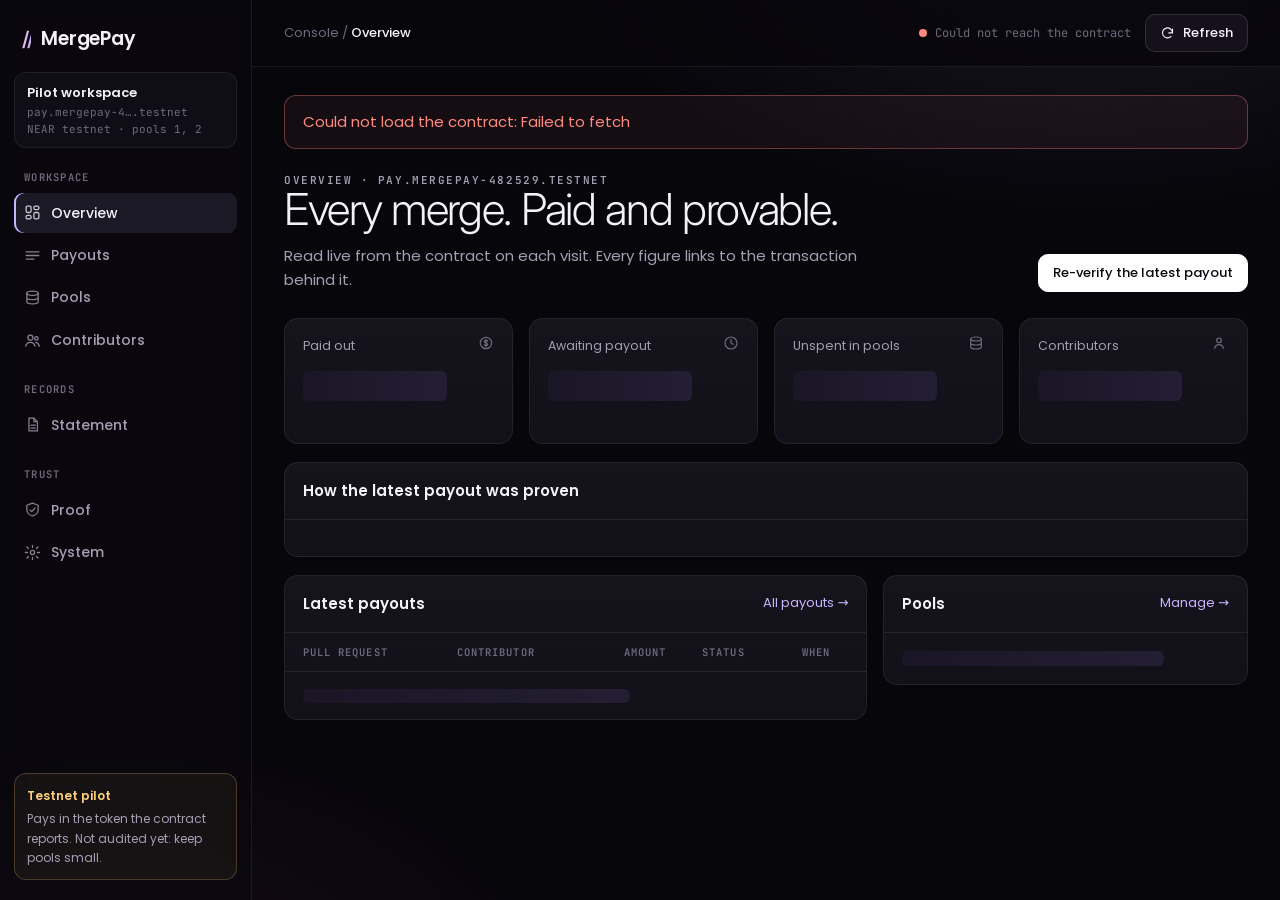
==== docs/console.html @ 6def6350 "feat: operator console with in-browser proof of every payout Overview, Payouts, Proof, Pools, Contri" ====
<!doctype html>
<html lang="en">
<head>
<meta charset="utf-8">
<meta name="viewport" content="width=device-width, initial-scale=1">
<title>Overview · MergePay</title>
<meta name="description" content="MergePay console: every payout for merged pull requests, read live from the NEAR contract.">
<link rel="icon" href="data:image/svg+xml,%3Csvg xmlns='http://www.w3.org/2000/svg' viewBox='0 0 32 32'%3E%3Crect width='32' height='32' rx='8' fill='%2307060b'/%3E%3Ctext x='16' y='22' font-family='Arial' font-size='15' font-weight='700' text-anchor='middle' fill='%23c6b6ff'%3E//%3C/text%3E%3C/svg%3E">
<link rel="preconnect" href="https://fonts.googleapis.com">
<link rel="preconnect" href="https://fonts.gstatic.com" crossorigin>
<link href="https://fonts.googleapis.com/css2?family=Inter:opsz,wght@14..32,300..600&family=JetBrains+Mono:wght@400;600&family=Poppins:wght@400;500;600&display=swap" rel="stylesheet">
<link rel="stylesheet" href="site.css">
<link rel="stylesheet" href="console.css">
</head>
<body class="console">
<div class="app">
  <aside class="side" id="side"></aside>
  <div class="main">
    <header class="topbar" id="topbar"></header>
    <main class="page" id="page">
      <div class="page-head">
        <div>
          <p class="eyebrow" id="eyebrow">Overview</p>
          <h1>Every merge. Paid and provable.</h1>
          <p>Read live from the contract on each visit. Every figure links to the transaction behind it.</p>
        </div>
        <a class="btn primary" id="verify-latest" href="proof.html">Re-verify the latest payout</a>
      </div>

      <section class="grid stats" aria-label="Totals">
        <div class="card stat"><div class="k">Paid out <span id="i-paid"></span></div><div class="v" id="s-paid"><span class="sk"></span></div><div class="s" id="s-paid-n">&nbsp;</div></div>
        <div class="card stat"><div class="k">Awaiting payout <span id="i-pending"></span></div><div class="v" id="s-pending"><span class="sk"></span></div><div class="s" id="s-pending-n">&nbsp;</div></div>
        <div class="card stat"><div class="k">Unspent in pools <span id="i-pools"></span></div><div class="v" id="s-pools"><span class="sk"></span></div><div class="s" id="s-pools-n">&nbsp;</div></div>
        <div class="card stat"><div class="k">Contributors <span id="i-people"></span></div><div class="v" id="s-people"><span class="sk"></span></div><div class="s" id="s-people-n">&nbsp;</div></div>
      </section>

      <section class="card" style="margin-bottom:18px" aria-labelledby="pipe-h">
        <div class="card-h"><h2 id="pipe-h">How the latest payout was proven</h2><span class="faint mono" id="pipe-when"></span></div>
        <div class="card-b"><div class="pipeline" id="pipeline"></div></div>
      </section>

      <div class="grid two">
        <section class="card" aria-labelledby="latest-h">
          <div class="card-h"><h2 id="latest-h">Latest payouts</h2><a class="more" href="payouts.html">All payouts →</a></div>
          <div class="table-wrap"><table class="t">
            <thead><tr><th>Pull request</th><th>Contributor</th><th class="num">Amount</th><th>Status</th><th>When</th></tr></thead>
            <tbody id="latest"><tr><td colspan="5"><span class="sk" style="width:60%"></span></td></tr></tbody>
          </table></div>
        </section>
        <section class="card" aria-labelledby="pools-h">
          <div class="card-h"><h2 id="pools-h">Pools</h2><a class="more" href="pools.html">Manage →</a></div>
          <div class="card-b grid" id="pools"><span class="sk" style="width:80%"></span></div>
        </section>
      </div>
    </main>
  </div>
</div>
<script type="module">
import { mount } from './shell.mjs';
import { h, $, amount, short, status, ext, avatar, icon } from './ui.mjs';
import { ago } from './model.mjs';
import { decode } from './token.mjs';

const { cfg, data } = mount('overview', 'Overview');
$('eyebrow').textContent = `Overview · ${cfg.contract}`;
for (const [id, name] of [['i-paid', 'coin'], ['i-pending', 'clock'], ['i-pools', 'pools'], ['i-people', 'users']]) $(id).append(icon(name));

const d = await data;
const { tok, model, names, live, gas, calls } = d;
const { totals, awards, pools, contributors } = model;
const login = (id) => names.users[id] ?? `GitHub user ${id}`;
const repoOf = (poolId) => names.repos[pools.find((p) => p.id === poolId)?.terms?.repo_id] ?? null;
const proofHref = (a) => `proof.html?award=${a.pool}:${a.pr}${cfg.pools.length && location.search.includes('pools') ? `&pools=${cfg.pools}` : ''}`;

// totals
const unspent = Object.values(live).reduce((s, p) => s + BigInt(p?.balance ?? 0), 0n).toString();
const refunded = awards.filter((a) => a.status === 'Refunded').length;
$('s-paid').replaceChildren(amount(totals.paid, tok));
$('s-paid-n').textContent = `${totals.paidCount} pull request${totals.paidCount === 1 ? '' : 's'} paid`;
$('s-pending').replaceChildren(amount(totals.pending, tok));
$('s-pending-n').textContent = `${totals.awards - totals.paidCount - refunded} waiting for a linked account`;
$('s-pools').replaceChildren(amount(unspent, tok));
$('s-pools-n').textContent = `${pools.length} pool${pools.length === 1 ? '' : 's'} · funded ${amount(totals.funded, tok).textContent}`;
$('s-people').textContent = totals.contributors;
$('s-people-n').textContent = `${contributors.filter((c) => c.link).length} linked to a NEAR account`;

// pipeline, from the most recent paid award
const latest = awards.find((a) => a.status === 'Paid') ?? awards[0];
if (!latest) {
  $('pipeline').replaceChildren(h('p', { class: 'muted' }, 'No payouts yet. The first merged pull request with a pay label will appear here.'));
  $('verify-latest').remove();
} else {
  const token = decode(calls[latest.awardTx]?.jwt);
  const claims = token?.claims ?? {};
  const repo = repoOf(latest.pool) ?? claims.repository;
  const label = names.labels[latest.key];
  $('verify-latest').href = proofHref(latest);
  $('pipe-when').textContent = ago(latest.payoutTs ?? latest.awardTs);
  const step = (ico, title, text, fact, done = true) => h('div', { class: `step${done ? ' done' : ''}` },
    h('div', { class: 'ico' }, icon(ico)), h('h3', {}, title), h('p', {}, text), fact);
  $('pipeline').replaceChildren(
    step('merge', 'Merged with a pay label', 'The pull request was merged in the pool\'s repository.',
      repo ? ext(`https://github.com/${repo}/pull/${latest.pr}`, `PR #${latest.pr}${label ? ` · ${label}` : ''}`, 'fact link') : h('span', { class: 'fact' }, `PR #${latest.pr}`)),
    step('key', 'GitHub signed a token', 'It names the pull request, its author and the amount, signed with GitHub\'s RS256 key.',
      claims.run_id && repo ? ext(`https://github.com/${repo}/actions/runs/${claims.run_id}`, `run ${claims.run_id} · key ${short(token.header.kid, 6, 4)}`, 'fact link') : h('span', { class: 'fact' }, '—')),
    step('check', 'The contract checked it', 'Signature, issuer, repository, pinned workflow, cap and pool balance, all on-chain.',
      ext(cfg.txUrl(latest.awardTx), `${(gas[latest.awardTx] / 1e12).toFixed(1)} TGas · ${short(latest.awardTx, 6, 4)}`, 'fact link')),
    step('coin', latest.status === 'Paid' ? 'The author was paid' : 'Waiting for the author', latest.status === 'Paid'
      ? 'Tokens went to the NEAR account the author linked with their own GitHub-signed token.'
      : 'The award is held until the author links a NEAR account.',
      latest.payoutTx ? ext(cfg.txUrl(latest.payoutTx), `${amount(latest.amount, tok).textContent} → ${short(latest.account, 10, 8)}`, 'fact link') : h('span', { class: 'fact' }, amount(latest.amount, tok)),
      latest.status === 'Paid'),
  );
}

// latest payouts
$('latest').replaceChildren(...(awards.length ? awards.slice(0, 6).map((a) => h('tr', { class: 'click', onclick: () => { location.href = proofHref(a); } },
  h('td', {}, h('a', { class: 'link', href: proofHref(a) }, `${repoOf(a.pool)?.split('/')[1] ?? `pool ${a.pool}`} #${a.pr}`)),
  h('td', {}, h('div', { class: 'who' }, avatar(a.githubId), login(a.githubId))),
  h('td', { class: 'num' }, amount(a.amount, tok)),
  h('td', {}, status(a.status)),
  h('td', { class: 'faint' }, ago(a.payoutTs ?? a.awardTs)),
)) : [h('tr', {}, h('td', { colspan: 5, class: 'empty' }, 'No awards yet.'))]));

// pools
$('pools').replaceChildren(...(pools.length ? pools.map((p) => {
  const balance = BigInt(live[p.id]?.balance ?? 0);
  const funded = BigInt(p.funded);
  const used = funded > 0n ? Number(((funded - balance) * 1000n) / funded) / 10 : 0;
  return h('a', { href: 'pools.html', style: 'text-decoration:none;color:inherit;display:block' },
    h('div', { style: 'display:flex;justify-content:space-between;gap:12px;margin-bottom:8px' },
      h('b', { style: 'font-weight:600' }, `Pool ${p.id}`), h('span', { class: 'faint mono' }, names.repos[p.terms?.repo_id] ?? `repo ${p.terms?.repo_id}`)),
    h('div', { class: 'bar' }, h('i', { class: 'a', style: `width:${used}%` }), h('i', { class: 'u', style: `width:${100 - used}%` })),
    h('div', { class: 'legend' }, h('span', { style: '--c:var(--lilac)' }, `${p.awards} awarded`), h('span', { style: '--c:rgb(123 224 174 / 0.75)' }, `${amount(balance.toString(), tok).textContent} unspent`)));
}) : [h('p', { class: 'muted' }, 'No pools funded yet.')]));
</script>
</body>
</html>
---- docs/site.css ----
/* Shared look for every MergePay page: black night, glass, gradient display type. */
:root {
  --night: #07060b;
  --ink: #f4f2f8;
  --muted: #a49fb3;
  --faint: #6f6a7e;
  --glass: rgb(255 255 255 / 0.06);
  --glass-strong: rgb(255 255 255 / 0.1);
  --glass-line: rgb(255 255 255 / 0.14);
  --pink: #f5b8de;
  --lilac: #c6b6ff;
  --magenta: #e03fd0;
  --blue: #3d4dff;
  --red: #ff3355;
  --paid: #7be0ae;
  --pending: #ffd27a;
  --funded: #9fb6ff;
  --refunded: #d6b8ff;
  --error: #ff8a80;
  --display: "Inter", system-ui, sans-serif;
  --body: "Poppins", system-ui, sans-serif;
  --ease: cubic-bezier(0.16, 1, 0.3, 1);
  color-scheme: dark;
}

* { box-sizing: border-box; }
html { background: var(--night); }
/* only html paints the night: a body background would cover fixed layers with a negative z-index */
body { margin: 0; color: var(--ink); font: 400 15px/1.6 var(--body); -webkit-font-smoothing: antialiased; }
a { color: inherit; }
:focus-visible { outline: 2px solid var(--lilac); outline-offset: 3px; border-radius: 6px; }

/* ---- Nav ---- */
.nav { position: relative; z-index: 5; display: flex; align-items: center; gap: 28px; padding: 22px clamp(16px, 4vw, 48px); }
.brand { display: flex; align-items: center; gap: 10px; font-weight: 600; font-size: 19px; letter-spacing: -0.01em; text-decoration: none; }
.brand-mark { font: 600 20px/1 var(--display); letter-spacing: -0.12em; background: linear-gradient(90deg, var(--pink), var(--lilac)); -webkit-background-clip: text; background-clip: text; color: transparent; }
.nav-links { display: flex; gap: 6px; list-style: none; margin: 0 auto; padding: 0; }
.nav-links a { display: flex; align-items: center; gap: 8px; padding: 8px 14px; border-radius: 999px; color: var(--muted); font-size: 14px; font-weight: 500; text-decoration: none; transition: color 0.2s, background 0.2s; }
.nav-links a:hover { color: var(--ink); background: var(--glass); }
.nav-links a[aria-current="page"] { color: var(--ink); }

.nav-end { display: flex; align-items: center; gap: 10px; }
.chip-net { display: flex; align-items: center; gap: 7px; padding: 7px 12px; color: var(--muted); font-size: 13px; font-weight: 500; }
.chip-net svg { width: 15px; height: 15px; }

/* ---- Buttons and glass ---- */
.pill { display: inline-flex; align-items: center; gap: 8px; padding: 10px 20px; border-radius: 999px; font: 500 14px/1 var(--body); text-decoration: none; cursor: pointer; border: 1px solid transparent; transition: transform 0.2s var(--ease), background 0.2s, box-shadow 0.2s; }
.pill:active { transform: scale(0.97); }
.pill-white { background: #fff; color: #0b0a10; }
.pill-white:hover { box-shadow: 0 0 0 4px rgb(255 255 255 / 0.12), 0 8px 30px rgb(198 182 255 / 0.35); }
.pill-outline { border-color: var(--glass-line); color: var(--ink); background: transparent; }
.pill-outline:hover { background: var(--glass); }
.pill:disabled { opacity: 0.45; cursor: default; box-shadow: none; }
.glass { background: var(--glass); border: 1px solid var(--glass-line); -webkit-backdrop-filter: blur(14px) saturate(140%); backdrop-filter: blur(14px) saturate(140%); }

/* ---- Display type ---- */
.display { font: 300 clamp(36px, 5.2vw, 66px)/1.08 var(--display); font-variation-settings: "opsz" 32; letter-spacing: -0.035em; margin: 0; }
.display .line { display: block; background: linear-gradient(90deg, var(--pink) 0%, #fff 24%, #fff 76%, var(--lilac) 100%); -webkit-background-clip: text; background-clip: text; color: transparent; }

@media (max-width: 960px) {
  .nav-links, .chip-net { display: none; }
  .nav { justify-content: space-between; }
}
@media (max-width: 420px) {
  .nav-end .pill-outline { display: none; }
}

/* the hidden attribute must win over display rules like .tag { display: flex } */
[hidden] { display: none !important; }
---- docs/console.css ----
/* MergePay console: app shell, cards, tables. Builds on the tokens in site.css. */
:root {
  --panel: #0f0d16;
  --panel-2: #14111d;
  --panel-3: #1a1626;
  --hair: rgb(255 255 255 / 0.07);
  --hair-2: rgb(255 255 255 / 0.12);
  --mono: "JetBrains Mono", ui-monospace, "Cascadia Code", Consolas, monospace;
  --radius: 14px;
}

html { background: var(--night); }
body.console { min-height: 100vh; background:
  radial-gradient(900px 500px at 85% -10%, rgb(198 182 255 / 0.10), transparent 60%),
  radial-gradient(700px 420px at 10% 110%, rgb(224 63 208 / 0.07), transparent 60%), var(--night); }

.app { display: grid; grid-template-columns: 252px 1fr; min-height: 100vh; }

/* ---- Sidebar ---- */
.side { position: sticky; top: 0; height: 100vh; display: flex; flex-direction: column; gap: 18px; padding: 20px 14px;
  border-right: 1px solid var(--hair); background: rgb(10 9 15 / 0.7); backdrop-filter: blur(10px); }
.side .brand { padding: 4px 8px 0; }
.workspace { border: 1px solid var(--hair); border-radius: 12px; padding: 10px 12px; background: var(--panel); }
.workspace .ws-name { font-size: 13px; font-weight: 600; }
.workspace .ws-sub { font: 11px/1.5 var(--mono); color: var(--faint); overflow-wrap: anywhere; }
.nav-group { display: flex; flex-direction: column; gap: 2px; }
.nav-group .label { font: 600 10.5px/1 var(--mono); letter-spacing: 0.12em; text-transform: uppercase; color: var(--faint); padding: 6px 10px 8px; }
.nav-item { display: flex; align-items: center; gap: 10px; padding: 9px 10px; border-radius: 9px; color: var(--muted); text-decoration: none;
  font-size: 14px; font-weight: 500; transition: background 0.15s, color 0.15s; }
.nav-item svg { width: 17px; height: 17px; flex: none; opacity: 0.8; }
.nav-item:hover { background: rgb(255 255 255 / 0.04); color: var(--ink); }
.nav-item[aria-current="page"] { background: rgb(198 182 255 / 0.10); color: var(--ink); box-shadow: inset 2px 0 0 var(--lilac); }
.nav-item .count { margin-left: auto; font: 11px var(--mono); color: var(--faint); }
.side-foot { margin-top: auto; border: 1px solid rgb(255 210 122 / 0.22); background: rgb(255 210 122 / 0.05); border-radius: 12px; padding: 12px; font-size: 12px; color: var(--muted); }
.side-foot b { color: var(--pending); font-weight: 600; display: block; margin-bottom: 4px; }

/* ---- Top bar ---- */
.main { min-width: 0; display: flex; flex-direction: column; }
.topbar { position: sticky; top: 0; z-index: 4; display: flex; align-items: center; gap: 14px; padding: 14px 32px;
  border-bottom: 1px solid var(--hair); background: rgb(7 6 11 / 0.75); backdrop-filter: blur(12px); }
.crumbs { font-size: 13px; color: var(--faint); }
.crumbs b { color: var(--ink); font-weight: 500; }
.topbar .spacer { flex: 1; }
.sync { display: flex; align-items: center; gap: 8px; font: 12px var(--mono); color: var(--faint); }
.dot { width: 8px; height: 8px; border-radius: 50%; background: var(--faint); flex: none; }
.dot.ok { background: var(--paid); box-shadow: 0 0 0 3px rgb(123 224 174 / 0.15); }
.dot.busy { background: var(--pending); animation: pulse 1.2s ease-in-out infinite; }
.dot.bad { background: var(--error); }
@keyframes pulse { 50% { opacity: 0.35; } }
.btn { display: inline-flex; align-items: center; gap: 8px; padding: 8px 14px; border-radius: 10px; border: 1px solid var(--hair-2);
  background: var(--panel-2); color: var(--ink); font: 500 13px var(--body); cursor: pointer; text-decoration: none; transition: background 0.15s, border-color 0.15s; }
.btn:hover { background: var(--panel-3); border-color: rgb(255 255 255 / 0.2); }
.btn.primary { background: #fff; color: #0b0a10; border-color: #fff; }
.btn.primary:hover { background: #ece8f7; }
.btn:disabled { opacity: 0.5; cursor: default; }
.btn svg { width: 15px; height: 15px; }

/* ---- Page ---- */
.page { padding: 28px 32px 64px; max-width: 1240px; width: 100%; }
.eyebrow { font: 600 11px/1 var(--mono); letter-spacing: 0.14em; text-transform: uppercase; color: var(--lilac); margin: 0 0 12px; }
.page-head { display: flex; flex-wrap: wrap; align-items: flex-end; justify-content: space-between; gap: 16px; margin-bottom: 26px; }
.page-head h1 { font: 300 clamp(30px, 3.6vw, 44px)/1.08 var(--display); font-variation-settings: "opsz" 32; letter-spacing: -0.03em; margin: 0; }
.page-head p { margin: 10px 0 0; color: var(--muted); max-width: 64ch; }
.grid { display: grid; gap: 16px; }
.grid > * { min-width: 0; } /* let tables and long hashes scroll or wrap instead of widening the page */
.pool-body { grid-template-columns: minmax(0, 1.2fr) minmax(0, 1fr); gap: 28px; }
.grid.stats { grid-template-columns: repeat(4, minmax(0, 1fr)); margin-bottom: 18px; }
.grid.two { grid-template-columns: minmax(0, 1.6fr) minmax(0, 1fr); align-items: start; }
.card { border: 1px solid var(--hair); background: linear-gradient(180deg, rgb(255 255 255 / 0.025), rgb(255 255 255 / 0.01)), var(--panel); border-radius: var(--radius); }
.card-h { display: flex; align-items: center; justify-content: space-between; gap: 12px; padding: 16px 18px; border-bottom: 1px solid var(--hair); }
.card-h h2 { margin: 0; font-size: 15px; font-weight: 600; }
.card-h .more { font-size: 13px; color: var(--lilac); text-decoration: none; }
.card-b { padding: 18px; }
.stat { padding: 16px 18px; }
.stat .k { display: flex; justify-content: space-between; align-items: center; font-size: 12.5px; color: var(--muted); }
.stat .k svg { width: 16px; height: 16px; color: var(--faint); }
.stat .v { margin-top: 10px; font: 300 30px/1.1 var(--display); font-variation-settings: "opsz" 32; letter-spacing: -0.02em; font-variant-numeric: tabular-nums; overflow-wrap: anywhere; }
.stat .v small { font: 500 13px var(--body); color: var(--muted); margin-left: 6px; }
.stat .s { margin-top: 6px; font-size: 12.5px; color: var(--faint); }
.mono { font-family: var(--mono); font-size: 12.5px; }
.muted { color: var(--muted); }
.faint { color: var(--faint); }
a.link { color: var(--ink); text-decoration: underline; text-decoration-color: rgb(255 255 255 / 0.25); text-underline-offset: 3px; }
a.link:hover { text-decoration-color: var(--lilac); }

/* ---- Pipeline ---- */
.pipeline { display: grid; grid-template-columns: repeat(4, minmax(0, 1fr)); gap: 0; position: relative; }
.step { position: relative; padding: 4px 18px 4px 0; }
.step:not(:last-child)::after { content: ""; position: absolute; top: 19px; left: 46px; right: 8px; height: 1px;
  background: linear-gradient(90deg, var(--lilac), rgb(198 182 255 / 0.15)); }
.step .ico { width: 38px; height: 38px; border-radius: 11px; display: grid; place-items: center; background: var(--panel-3); border: 1px solid var(--hair-2); color: var(--lilac); }
.step .ico svg { width: 18px; height: 18px; }
.step.done .ico { color: var(--paid); border-color: rgb(123 224 174 / 0.35); background: rgb(123 224 174 / 0.08); }
.step h3 { margin: 12px 0 4px; font-size: 14px; font-weight: 600; }
.step p { margin: 0; font-size: 12.5px; color: var(--muted); line-height: 1.5; }
.step .fact { display: block; margin-top: 8px; font: 12px var(--mono); color: var(--ink); overflow-wrap: anywhere; }

/* ---- Tables ---- */
.table-wrap { overflow-x: auto; }
table.t { width: 100%; border-collapse: collapse; font-size: 13.5px; }
.t th { text-align: left; font: 600 10.5px var(--mono); letter-spacing: 0.1em; text-transform: uppercase; color: var(--faint); padding: 12px 18px; border-bottom: 1px solid var(--hair); white-space: nowrap; }
.t td { padding: 13px 18px; border-bottom: 1px solid var(--hair); white-space: nowrap; vertical-align: middle; }
.t tr:last-child td { border-bottom: 0; }
.t tbody tr { transition: background 0.12s; }
.t tbody tr.click { cursor: pointer; }
.t tbody tr:hover { background: rgb(255 255 255 / 0.025); }
.t .num { text-align: right; font-variant-numeric: tabular-nums; }
.who { display: flex; align-items: center; gap: 10px; }
.avatar { width: 24px; height: 24px; border-radius: 50%; background: var(--panel-3); flex: none; }
.pill-s { display: inline-flex; align-items: center; gap: 6px; padding: 3px 10px; border-radius: 999px; font-size: 12px; font-weight: 500; border: 1px solid currentColor; }
.pill-s::before { content: ""; width: 6px; height: 6px; border-radius: 50%; background: currentColor; }
.s-Paid { color: var(--paid); background: rgb(123 224 174 / 0.08); }
.s-Pending { color: var(--pending); background: rgb(255 210 122 / 0.08); }
.s-Refunded { color: var(--refunded); background: rgb(214 184 255 / 0.08); }
.s-Funded { color: var(--funded); background: rgb(159 182 255 / 0.08); }
.empty { padding: 36px 18px; text-align: center; color: var(--muted); }
.chips { display: flex; flex-wrap: wrap; gap: 8px; }
.chip { padding: 7px 13px; border-radius: 999px; border: 1px solid var(--hair-2); background: transparent; color: var(--muted); font: 500 13px var(--body); cursor: pointer; }
.chip[aria-pressed="true"] { background: rgb(198 182 255 / 0.12); border-color: rgb(198 182 255 / 0.4); color: var(--ink); }
.chip .n { font: 11px var(--mono); margin-left: 6px; color: var(--faint); }
.field { display: flex; align-items: center; gap: 8px; border: 1px solid var(--hair-2); background: var(--panel); border-radius: 10px; padding: 0 12px; }
.field input { border: 0; outline: 0; background: transparent; color: var(--ink); font: 14px var(--body); padding: 9px 0; width: 100%; min-width: 0; }
.field:focus-within { border-color: var(--lilac); }
.field svg { width: 15px; height: 15px; color: var(--faint); }
.toolbar { display: flex; flex-wrap: wrap; gap: 12px; align-items: center; justify-content: space-between; padding: 14px 18px; border-bottom: 1px solid var(--hair); }

/* ---- Key/value + checks ---- */
dl.kv { display: grid; grid-template-columns: max-content minmax(0, 1fr); gap: 10px 22px; margin: 0; font-size: 13.5px; }
dl.kv dt { color: var(--faint); font: 12px var(--mono); padding-top: 1px; }
dl.kv dd { margin: 0; overflow-wrap: anywhere; }
.checks { list-style: none; margin: 0; padding: 0; display: grid; gap: 10px; }
.checks li { display: grid; grid-template-columns: 20px 1fr; gap: 10px; font-size: 13.5px; }
.checks li::before { content: ""; width: 18px; height: 18px; border-radius: 50%; margin-top: 1px; background: rgb(123 224 174 / 0.12)
  url("data:image/svg+xml,%3Csvg xmlns='http://www.w3.org/2000/svg' viewBox='0 0 24 24' fill='none' stroke='%237be0ae' stroke-width='3'%3E%3Cpath d='M5 12.5l4.5 4.5L19 7.5'/%3E%3C/svg%3E") center/12px no-repeat; }
.checks li.no::before { background: rgb(255 138 128 / 0.12) url("data:image/svg+xml,%3Csvg xmlns='http://www.w3.org/2000/svg' viewBox='0 0 24 24' fill='none' stroke='%23ff8a80' stroke-width='3'%3E%3Cpath d='M6 6l12 12M18 6L6 18'/%3E%3C/svg%3E") center/11px no-repeat; }
.checks li span { color: var(--muted); overflow-wrap: anywhere; }
.checks li > div { min-width: 0; }
.tl > div, .step { min-width: 0; }
.tl .body, .tl .mono { overflow-wrap: anywhere; }
.verdict { display: flex; gap: 14px; align-items: flex-start; padding: 16px 18px; border-radius: 12px; border: 1px solid var(--hair-2); background: var(--panel-2); }
.verdict.ok { border-color: rgb(123 224 174 / 0.35); background: rgb(123 224 174 / 0.06); }
.verdict.bad { border-color: rgb(255 138 128 / 0.35); background: rgb(255 138 128 / 0.06); }
.verdict b { display: block; margin-bottom: 2px; }
.verdict p { margin: 0; font-size: 13px; color: var(--muted); }

/* ---- Bars ---- */
.bar { height: 8px; border-radius: 999px; background: var(--panel-3); overflow: hidden; display: flex; }
.bar i { display: block; height: 100%; }
.bar .a { background: var(--lilac); }
.bar .u { background: rgb(123 224 174 / 0.75); }
.legend { display: flex; flex-wrap: wrap; gap: 14px; margin-top: 10px; font-size: 12px; color: var(--muted); }
.legend span::before { content: ""; display: inline-block; width: 8px; height: 8px; border-radius: 2px; margin-right: 6px; background: var(--c); }

/* ---- Timeline (proof) ---- */
.timeline { display: grid; gap: 0; }
.tl { display: grid; grid-template-columns: 34px 1fr; gap: 14px; position: relative; padding-bottom: 22px; }
.tl:not(:last-child)::before { content: ""; position: absolute; left: 16px; top: 34px; bottom: 0; width: 1px; background: var(--hair-2); }
.tl .n { width: 34px; height: 34px; border-radius: 10px; display: grid; place-items: center; background: var(--panel-3); border: 1px solid var(--hair-2); font: 12px var(--mono); color: var(--lilac); }
.tl h3 { margin: 6px 0 6px; font-size: 14.5px; font-weight: 600; }
.tl .body { font-size: 13.5px; color: var(--muted); }

/* ---- Skeleton + status ---- */
.sk { display: inline-block; height: 1em; width: 8ch; border-radius: 6px; background: linear-gradient(90deg, var(--panel-3), #231e33, var(--panel-3)); background-size: 200% 100%; animation: sk 1.4s linear infinite; vertical-align: middle; }
@keyframes sk { to { background-position: -200% 0; } }
.notice { padding: 14px 18px; border-radius: 12px; border: 1px solid rgb(255 138 128 / 0.35); background: rgb(255 138 128 / 0.06); color: var(--error); margin-bottom: 16px; }
dialog.sheet { border: 1px solid var(--hair-2); border-radius: 16px; background: #110f18; color: var(--ink); width: min(640px, calc(100% - 32px)); padding: 22px; }
dialog.sheet::backdrop { background: rgb(0 0 0 / 0.6); backdrop-filter: blur(4px); }
dialog.sheet h2 { margin: 0 0 6px; font: 300 26px/1.2 var(--display); letter-spacing: -0.02em; }
pre.code { background: rgb(0 0 0 / 0.4); border: 1px solid var(--hair); border-radius: 10px; padding: 14px; font: 12.5px/1.6 var(--mono); white-space: pre-wrap; word-break: break-all; margin: 12px 0; }

/* ---- Responsive ---- */
.menu-btn { display: none; }
@media (max-width: 1100px) { .grid.stats { grid-template-columns: repeat(2, minmax(0, 1fr)); } .grid.two, .pool-body { grid-template-columns: 1fr; } }
@media (max-width: 860px) {
  .app { grid-template-columns: 1fr; }
  .side { position: fixed; inset: 0 auto 0 0; width: 268px; z-index: 20; transform: translateX(-100%); transition: transform 0.2s var(--ease); background: #0a090f; }
  .app.open .side { transform: none; box-shadow: 0 0 0 100vmax rgb(0 0 0 / 0.5); }
  .menu-btn { display: inline-flex; }
  .topbar, .page { padding-left: 16px; padding-right: 16px; }
  .pipeline { grid-template-columns: 1fr 1fr; row-gap: 22px; }
  .step:nth-child(2)::after { display: none; }
  .sync span.when { display: none; }
}
@media (max-width: 520px) { .grid.stats { grid-template-columns: 1fr; } .pipeline { grid-template-columns: 1fr; } .step::after { display: none; } }
@media (prefers-reduced-motion: reduce) { .dot.busy, .sk { animation: none; } }
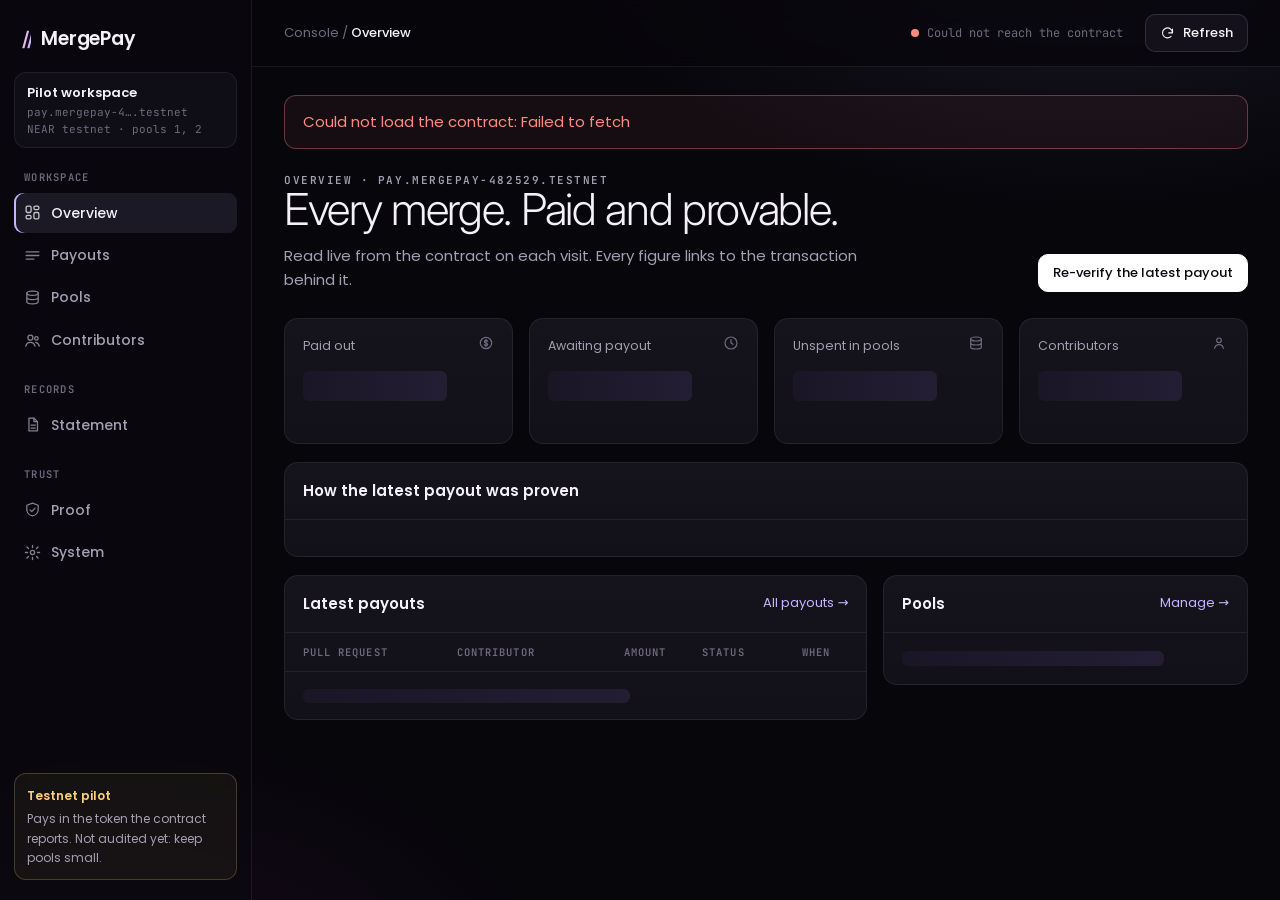
==== commit e3f36fed: "fix: site audit fixes across every page - Amounts round for display (exact value on hover and in the" ====
--- a/docs/console.html
+++ b/docs/console.html
@@ -43,7 +43,7 @@
         <section class="card" aria-labelledby="latest-h">
           <div class="card-h"><h2 id="latest-h">Latest payouts</h2><a class="more" href="payouts.html">All payouts →</a></div>
           <div class="table-wrap"><table class="t">
-            <thead><tr><th>Pull request</th><th>Contributor</th><th class="num">Amount</th><th>Status</th><th>When</th></tr></thead>
+            <thead><tr><th>Pull request</th><th class="opt">Contributor</th><th class="num">Amount</th><th>Status</th><th class="opt">When</th></tr></thead>
             <tbody id="latest"><tr><td colspan="5"><span class="sk" style="width:60%"></span></td></tr></tbody>
           </table></div>
         </section>
@@ -75,11 +75,12 @@
 // totals
 const unspent = Object.values(live).reduce((s, p) => s + BigInt(p?.balance ?? 0), 0n).toString();
 const refunded = awards.filter((a) => a.status === 'Refunded').length;
-$('s-paid').replaceChildren(amount(totals.paid, tok));
+$('s-paid').replaceChildren(amount(totals.paid, tok, true, 4));
 $('s-paid-n').textContent = `${totals.paidCount} pull request${totals.paidCount === 1 ? '' : 's'} paid`;
-$('s-pending').replaceChildren(amount(totals.pending, tok));
-$('s-pending-n').textContent = `${totals.awards - totals.paidCount - refunded} waiting for a linked account`;
-$('s-pools').replaceChildren(amount(unspent, tok));
+$('s-pending').replaceChildren(amount(totals.pending, tok, true, 4));
+const waiting = totals.awards - totals.paidCount - refunded;
+$('s-pending-n').textContent = waiting ? `${waiting} award${waiting === 1 ? '' : 's'} waiting for a linked account` : 'Nothing waiting: every award is paid';
+$('s-pools').replaceChildren(amount(unspent, tok, true, 4));
 $('s-pools-n').textContent = `${pools.length} pool${pools.length === 1 ? '' : 's'} · funded ${amount(totals.funded, tok).textContent}`;
 $('s-people').textContent = totals.contributors;
 $('s-people-n').textContent = `${contributors.filter((c) => c.link).length} linked to a NEAR account`;
@@ -116,10 +117,10 @@
 // latest payouts
 $('latest').replaceChildren(...(awards.length ? awards.slice(0, 6).map((a) => h('tr', { class: 'click', onclick: () => { location.href = proofHref(a); } },
   h('td', {}, h('a', { class: 'link', href: proofHref(a) }, `${repoOf(a.pool)?.split('/')[1] ?? `pool ${a.pool}`} #${a.pr}`)),
-  h('td', {}, h('div', { class: 'who' }, avatar(a.githubId), login(a.githubId))),
+  h('td', { class: 'opt' }, h('div', { class: 'who' }, avatar(a.githubId), login(a.githubId))),
   h('td', { class: 'num' }, amount(a.amount, tok)),
   h('td', {}, status(a.status)),
-  h('td', { class: 'faint' }, ago(a.payoutTs ?? a.awardTs)),
+  h('td', { class: 'faint opt' }, ago(a.payoutTs ?? a.awardTs)),
 )) : [h('tr', {}, h('td', { colspan: 5, class: 'empty' }, 'No awards yet.'))]));
 
 // pools
--- a/docs/console.css
+++ b/docs/console.css
@@ -47,7 +47,7 @@
 .dot.busy { background: var(--pending); animation: pulse 1.2s ease-in-out infinite; }
 .dot.bad { background: var(--error); }
 @keyframes pulse { 50% { opacity: 0.35; } }
-.btn { display: inline-flex; align-items: center; gap: 8px; padding: 8px 14px; border-radius: 10px; border: 1px solid var(--hair-2);
+.btn { white-space: nowrap; display: inline-flex; align-items: center; gap: 8px; padding: 8px 14px; border-radius: 10px; border: 1px solid var(--hair-2);
   background: var(--panel-2); color: var(--ink); font: 500 13px var(--body); cursor: pointer; text-decoration: none; transition: background 0.15s, border-color 0.15s; }
 .btn:hover { background: var(--panel-3); border-color: rgb(255 255 255 / 0.2); }
 .btn.primary { background: #fff; color: #0b0a10; border-color: #fff; }
@@ -59,7 +59,7 @@
 .page { padding: 28px 32px 64px; max-width: 1240px; width: 100%; }
 .eyebrow { font: 600 11px/1 var(--mono); letter-spacing: 0.14em; text-transform: uppercase; color: var(--lilac); margin: 0 0 12px; }
 .page-head { display: flex; flex-wrap: wrap; align-items: flex-end; justify-content: space-between; gap: 16px; margin-bottom: 26px; }
-.page-head h1 { font: 300 clamp(30px, 3.6vw, 44px)/1.08 var(--display); font-variation-settings: "opsz" 32; letter-spacing: -0.03em; margin: 0; }
+.page-head h1 { text-wrap: balance; font: 300 clamp(30px, 3.6vw, 44px)/1.08 var(--display); font-variation-settings: "opsz" 32; letter-spacing: -0.03em; margin: 0; }
 .page-head p { margin: 10px 0 0; color: var(--muted); max-width: 64ch; }
 .grid { display: grid; gap: 16px; }
 .grid > * { min-width: 0; } /* let tables and long hashes scroll or wrap instead of widening the page */
@@ -67,7 +67,7 @@
 .grid.stats { grid-template-columns: repeat(4, minmax(0, 1fr)); margin-bottom: 18px; }
 .grid.two { grid-template-columns: minmax(0, 1.6fr) minmax(0, 1fr); align-items: start; }
 .card { border: 1px solid var(--hair); background: linear-gradient(180deg, rgb(255 255 255 / 0.025), rgb(255 255 255 / 0.01)), var(--panel); border-radius: var(--radius); }
-.card-h { display: flex; align-items: center; justify-content: space-between; gap: 12px; padding: 16px 18px; border-bottom: 1px solid var(--hair); }
+.card-h { display: flex; flex-wrap: wrap; align-items: center; justify-content: space-between; gap: 12px; padding: 16px 18px; border-bottom: 1px solid var(--hair); }
 .card-h h2 { margin: 0; font-size: 15px; font-weight: 600; }
 .card-h .more { font-size: 13px; color: var(--lilac); text-decoration: none; }
 .card-b { padding: 18px; }
@@ -179,7 +179,12 @@
   .topbar, .page { padding-left: 16px; padding-right: 16px; }
   .pipeline { grid-template-columns: 1fr 1fr; row-gap: 22px; }
   .step:nth-child(2)::after { display: none; }
-  .sync span.when { display: none; }
+  .sync span.when, .crumbs .pre { display: none; }
+  .t .opt { display: none; } /* phones show the essential columns; every value is on its detail page */
+  .t th, .t td { padding-left: 12px; padding-right: 12px; }
+  .t td.wrap { white-space: normal; overflow-wrap: anywhere; }
+  dl.kv { grid-template-columns: 1fr; gap: 2px 0; }
+  dl.kv dd { margin-bottom: 12px; }
 }
 @media (max-width: 520px) { .grid.stats { grid-template-columns: 1fr; } .pipeline { grid-template-columns: 1fr; } .step::after { display: none; } }
 @media (prefers-reduced-motion: reduce) { .dot.busy, .sk { animation: none; } }
